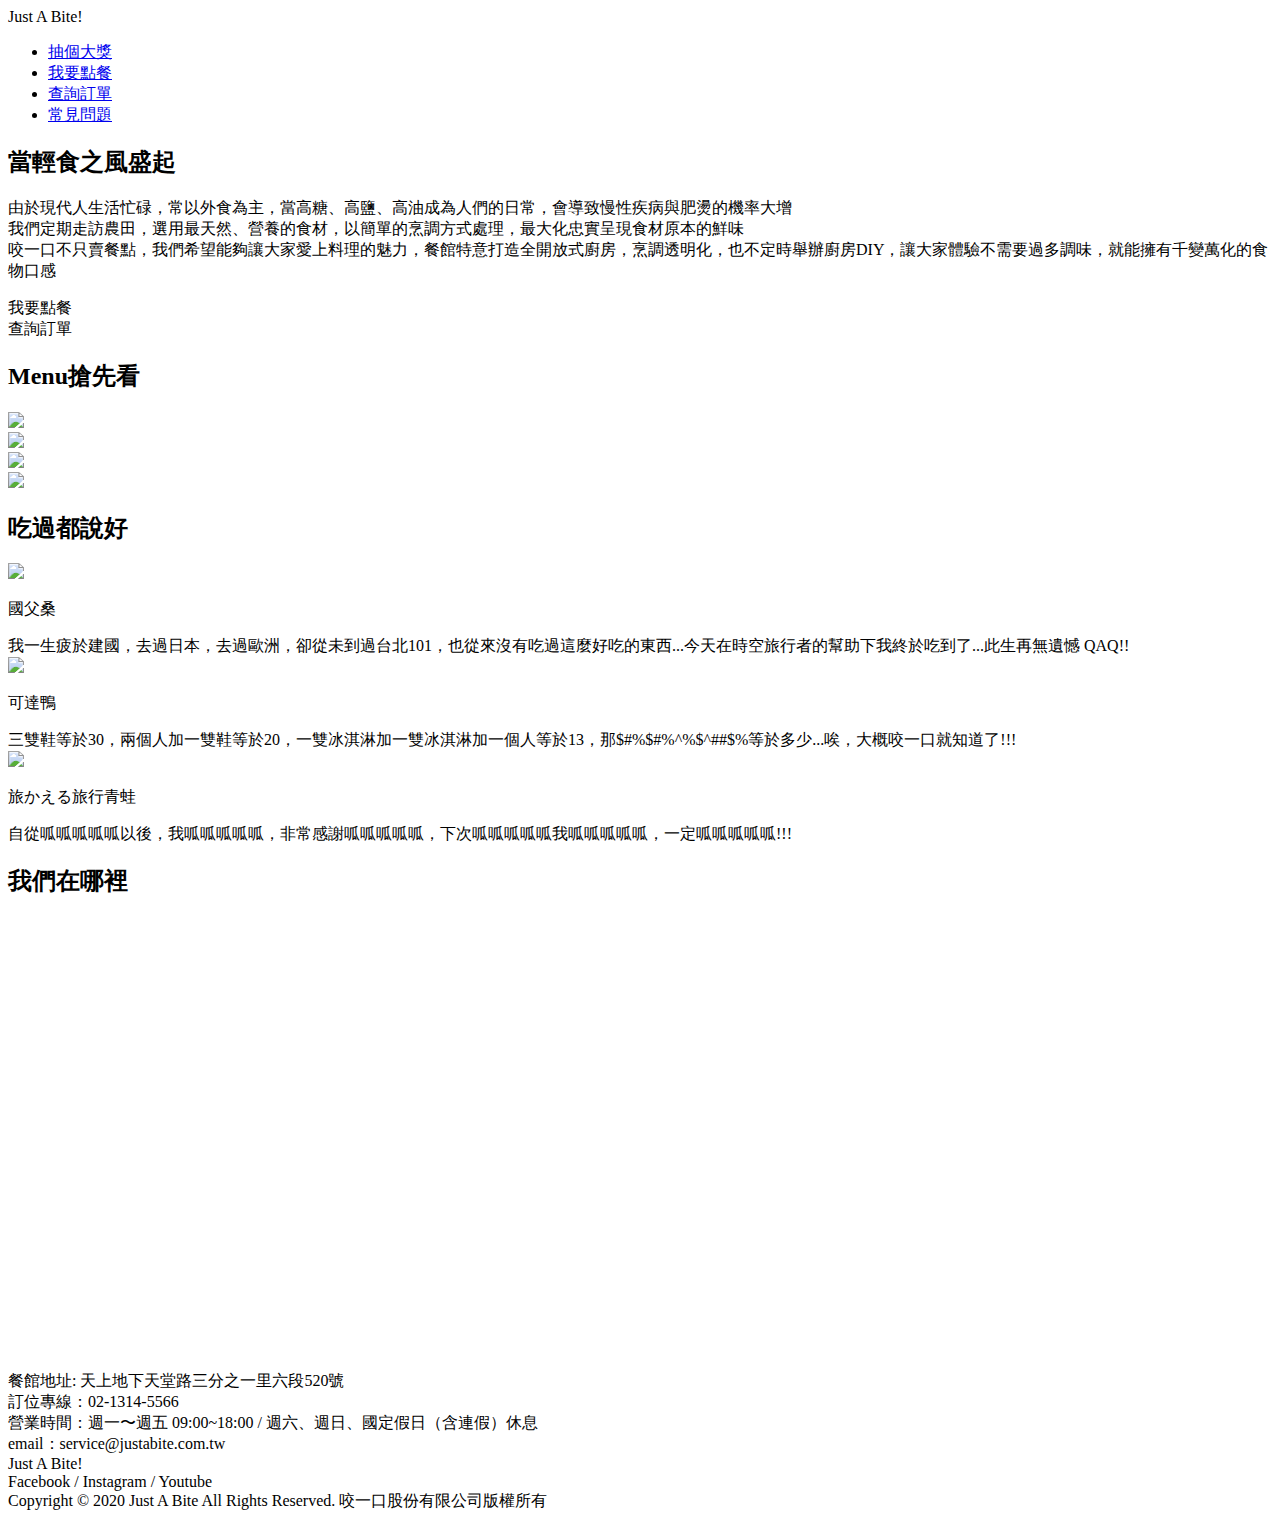
==== homeworks/week6/hw1/index.html @ a4bd097a "hw1" ====
<!DOCTYPE html>

<html>
<head>
  <meta charset="utf-8">

  <title>餐廳官網</title>
  <meta name="viewport" content="width=device-width, initial-scale=1.0" />
  <link rel="stylesheet" href="https://necolas.github.io/normalize.css/latest/normalize.css" />
  <link rel="stylesheet" href="./style.css" />
</head>

<body>
	<nav class="navbar">
    <div class="wrapper">
	  	<div class="navbar__site-name">
		  	Just A Bite!
		  </div>
	  	<ul class="navbar__list">
	  		<li class="active"><a href="#">抽個大獎</a></li>
	  		<li><a href="#">我要點餐</a></li>
	  		<li><a href="#">查詢訂單</a></li>
	  		<li><a href="#">常見問題</a></li>
	  	</ul>
    </div>
	</nav>
  <section class="banner">
  </section>
  <div class="wrapper">
    <section class="section">
      <h2 class="section__title">
        當輕食之風盛起
      </h2>
      <p class="section__desc">
        由於現代人生活忙碌，常以外食為主，當高糖、高鹽、高油成為人們的日常，會導致慢性疾病與肥燙的機率大增
        <br>
        我們定期走訪農田，選用最天然、營養的食材，以簡單的烹調方式處理，最大化忠實呈現食材原本的鮮味
        <br>
        咬一口不只賣餐點，我們希望能夠讓大家愛上料理的魅力，餐館特意打造全開放式廚房，烹調透明化，也不定時舉辦廚房DIY，讓大家體驗不需要過多調味，就能擁有千變萬化的食物口感
      </p>
      <div class="buttons">
        <div class="button btn-order">
          我要點餐
        </div>
        <div class="button btn-query">
          查詢訂單
        </div>
      </div>
    </section>
  </div>
  <section class="section">
    <h2 class="section__title">
      Menu搶先看
    </h2>
    <div class="section__images">
      <div><img src="../pic1.png" /></div>
      <div><img src="../pic2.png" /></div>
      <div><img src="../pic1.png" /></div>
      <div><img src="../pic2.png" /></div>
    </div>      
  </secion>
  <div class="wrapper">
    <section class="section">
      <h2 class="section__title">
        吃過都說好
      </h2>
      <div class="section__comments">
        <div class="comment">
          <div class="comment__author">
            <div class="comment__avatar">
              <div><img src="../p-1.png" /></div>               
            </div>
            <p>國父桑</p>
          </div>
          <div class="comment__content">
            我一生疲於建國，去過日本，去過歐洲，卻從未到過台北101，也從來沒有吃過這麼好吃的東西...今天在時空旅行者的幫助下我終於吃到了...此生再無遺憾 QAQ!!
          </div>
        </div>
        <div class="comment">
          <div class="comment__author">
            <div class="comment__avatar">
              <div><img src="../p-2.png" /></div>               
            </div>
            <p>可達鴨</p>
          </div>
          <div class="comment__content">
            三雙鞋等於30，兩個人加一雙鞋等於20，一雙冰淇淋加一雙冰淇淋加一個人等於13，那$#%$#%^%$^##$%等於多少...唉，大概咬一口就知道了!!!
          </div>
        </div>
        <div class="comment">
          <div class="comment__author">
            <div class="comment__avatar">
              <div><img src="../p-3.png" /></div>               
            </div>
            <p>旅かえる旅行青蛙</p>
          </div>
          <div class="comment__content">
            自從呱呱呱呱呱以後，我呱呱呱呱呱，非常感謝呱呱呱呱呱，下次呱呱呱呱呱我呱呱呱呱呱，一定呱呱呱呱呱!!!
          </div>
        </div>
      </div>        
    </section>
  </div> 
  <div class="wrapper">
    <section class="section">
      <h2 class="section__title">
        我們在哪裡
      </h2>
      <iframe src="https://www.google.com/maps/embed?pb=!1m18!1m12!1m3!1d231391.88682762717!2d121.36594994758134!3d25.017160452582996!2m3!1f0!2f0!3f0!3m2!1i1024!2i768!4f13.1!3m3!1m2!1s0x3442ac72bce20a99%3A0x3f6a35cedd0ac2e0!2z5Y-w5YyX!5e0!3m2!1szh-TW!2stw!4v1621750568554!5m2!1szh-TW!2stw" width="100%" height="450" style="border:0;" allowfullscreen="" loading="lazy"></iframe>        
    </section>
  </div>
  <footer>
    <div class="footer__top">
      <div class="wrapper">
        <div class="footer__info">
          <div>餐館地址: 天上地下天堂路三分之一里六段520號</div>
          <div>訂位專線：02-1314-5566</div>
          <div>營業時間：週一〜週五 09:00~18:00 / 週六、週日、國定假日（含連假）休息</div>
          <div>email：service@justabite.com.tw</div>
        </div>
        <div>
          <div class="footer__site">Just A Bite!</div>
          <div>Facebook / Instagram / Youtube</div>
        </div>
      </div>
    </div>
    <div class="footer__bottom">
      Copyright © 2020 Just A Bite All Rights Reserved. 咬一口股份有限公司版權所有
    </div>
  </footer> 
</body>
</html>
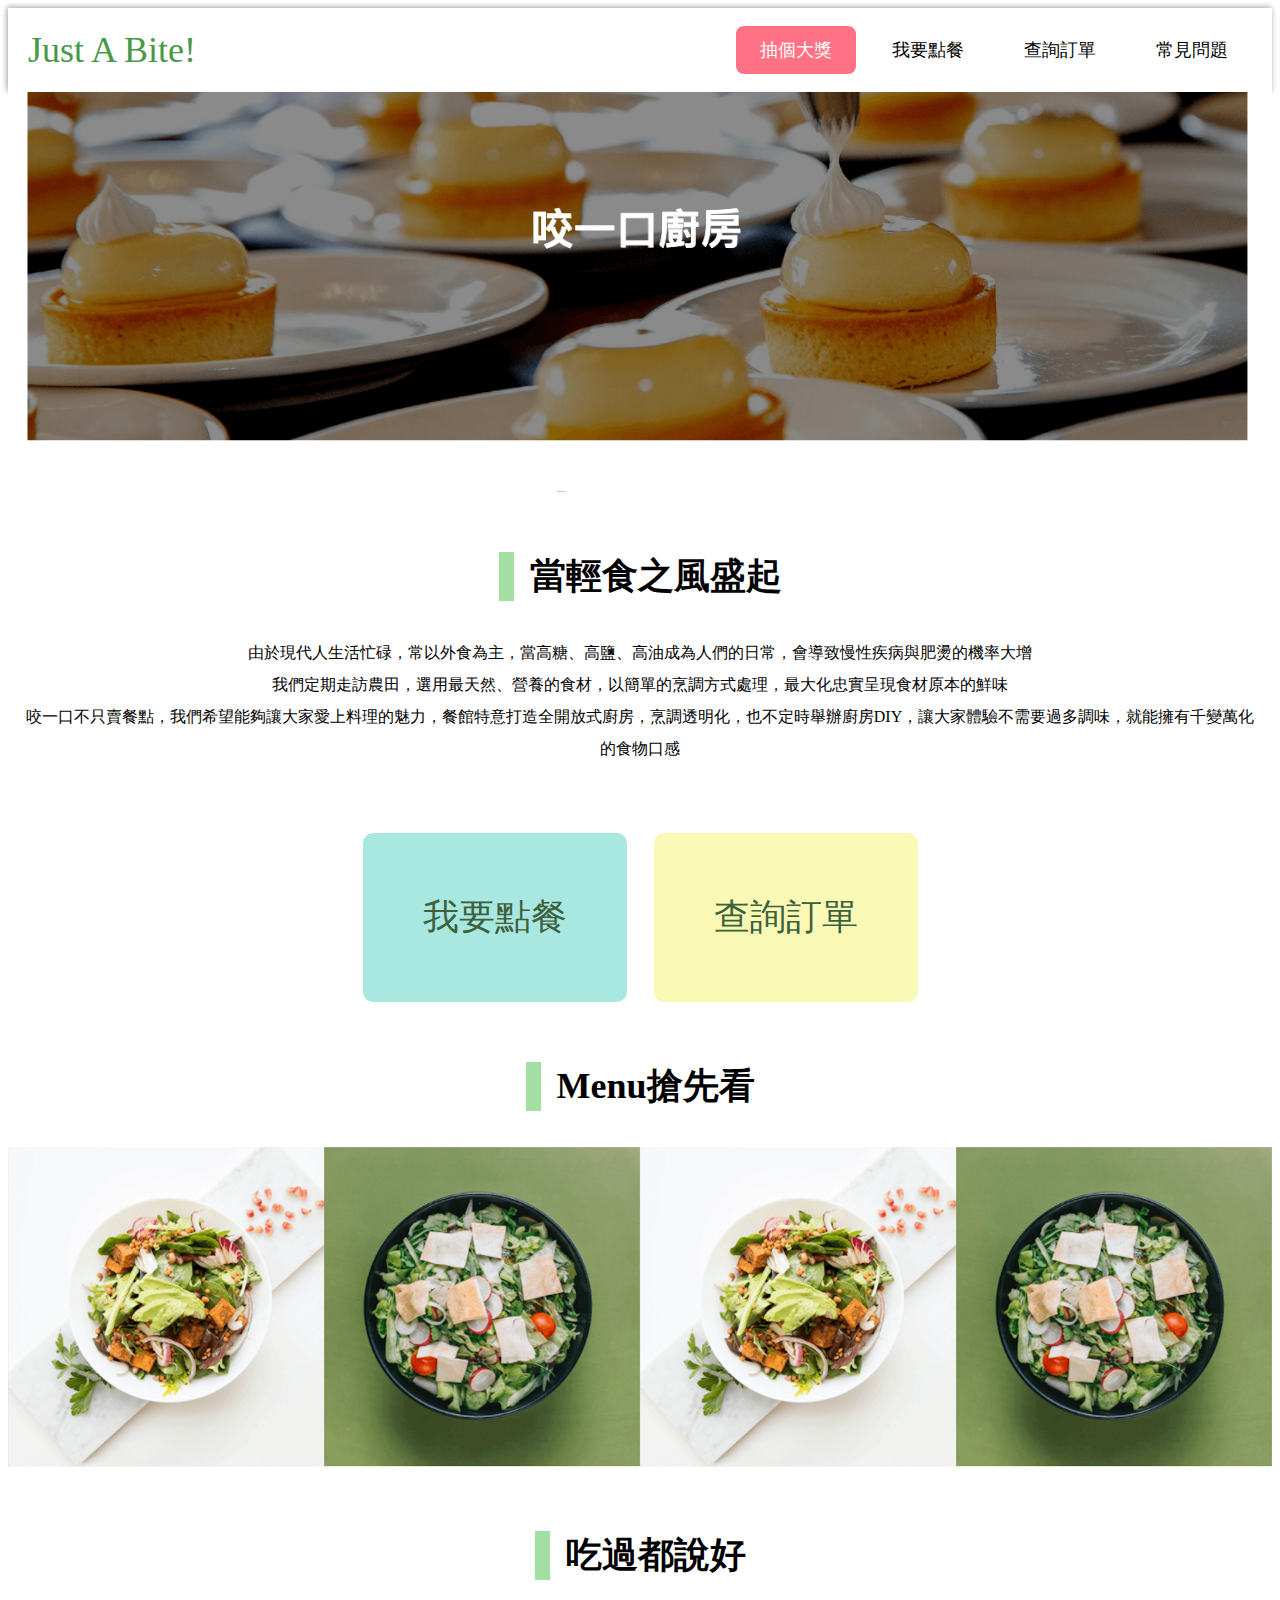
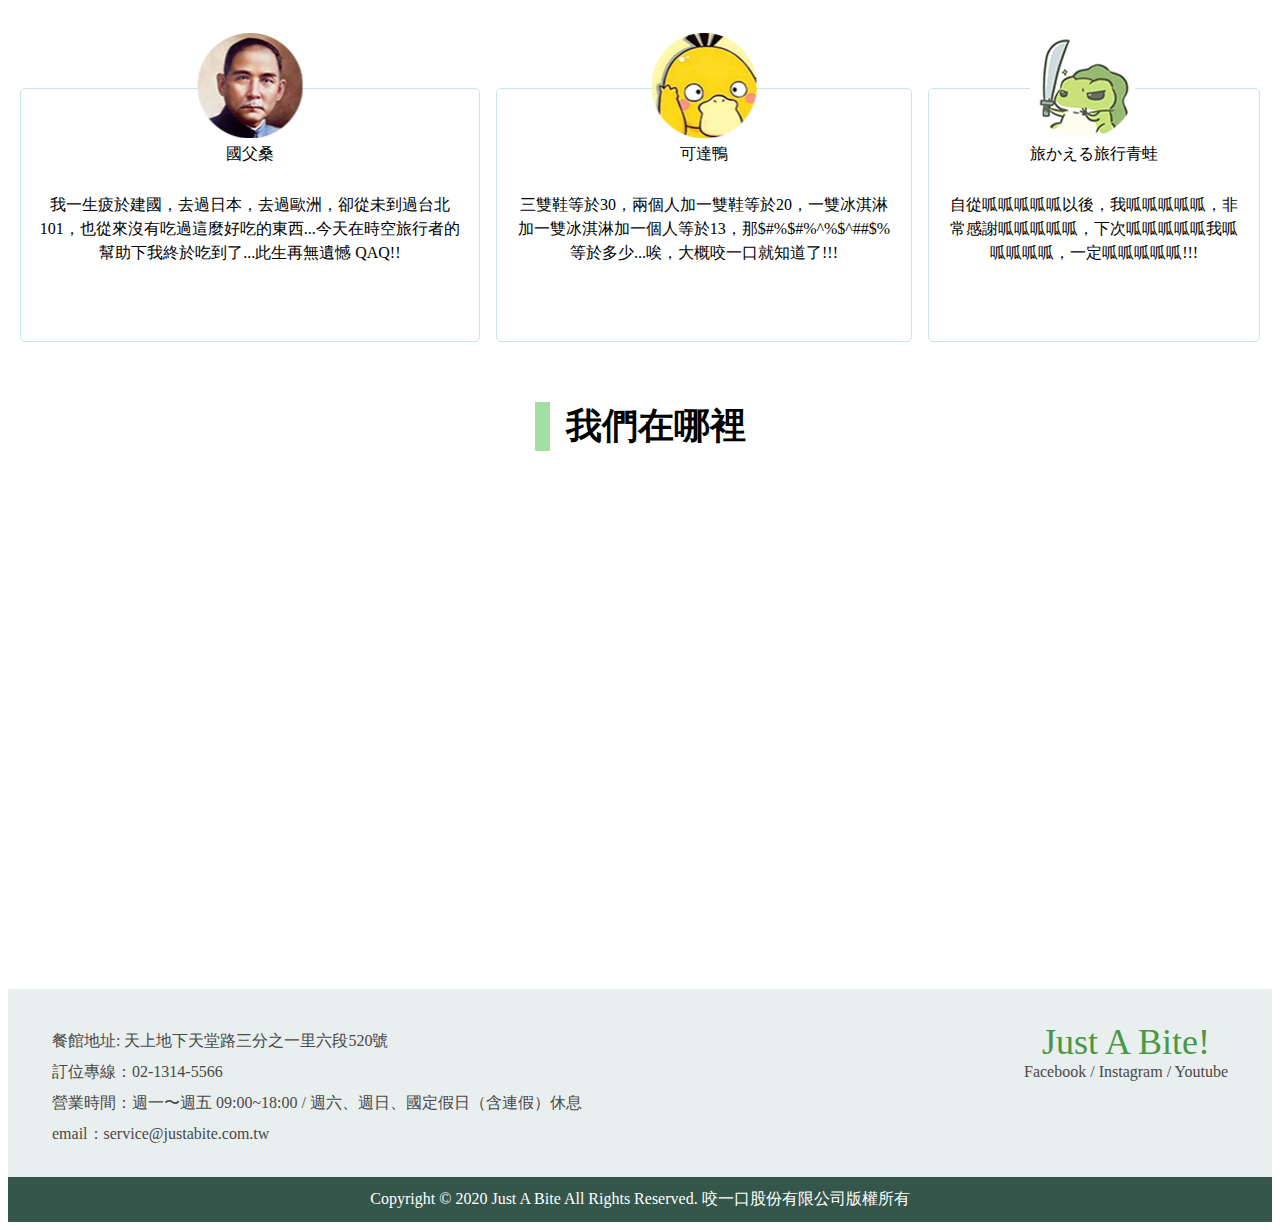
==== commit 542ae913: "hw1" ====
--- a/homeworks/week6/hw1/index.html
+++ b/homeworks/week6/hw1/index.html
@@ -1,132 +1,132 @@
 <!DOCTYPE html>
 
-<html>
-<head>
-  <meta charset="utf-8">
+ <html>
+ <head>
+   <meta charset="utf-8">
 
-  <title>餐廳官網</title>
-  <meta name="viewport" content="width=device-width, initial-scale=1.0" />
-  <link rel="stylesheet" href="https://necolas.github.io/normalize.css/latest/normalize.css" />
-  <link rel="stylesheet" href="./style.css" />
-</head>
+   <title>餐廳官網</title>
+   <meta name="viewport" content="width=device-width, initial-scale=1.0" />
+   <link rel="stylesheet" href="https://necolas.github.io/normalize.css/latest/normalize.css" />
+   <link rel="stylesheet" href="./style.css" />
+ </head>
 
-<body>
-	<nav class="navbar">
-    <div class="wrapper">
-	  	<div class="navbar__site-name">
-		  	Just A Bite!
-		  </div>
-	  	<ul class="navbar__list">
-	  		<li class="active"><a href="#">抽個大獎</a></li>
-	  		<li><a href="#">我要點餐</a></li>
-	  		<li><a href="#">查詢訂單</a></li>
-	  		<li><a href="#">常見問題</a></li>
-	  	</ul>
-    </div>
-	</nav>
-  <section class="banner">
-  </section>
-  <div class="wrapper">
-    <section class="section">
-      <h2 class="section__title">
-        當輕食之風盛起
-      </h2>
-      <p class="section__desc">
-        由於現代人生活忙碌，常以外食為主，當高糖、高鹽、高油成為人們的日常，會導致慢性疾病與肥燙的機率大增
-        <br>
-        我們定期走訪農田，選用最天然、營養的食材，以簡單的烹調方式處理，最大化忠實呈現食材原本的鮮味
-        <br>
-        咬一口不只賣餐點，我們希望能夠讓大家愛上料理的魅力，餐館特意打造全開放式廚房，烹調透明化，也不定時舉辦廚房DIY，讓大家體驗不需要過多調味，就能擁有千變萬化的食物口感
-      </p>
-      <div class="buttons">
-        <div class="button btn-order">
-          我要點餐
-        </div>
-        <div class="button btn-query">
-          查詢訂單
-        </div>
-      </div>
-    </section>
-  </div>
-  <section class="section">
-    <h2 class="section__title">
-      Menu搶先看
-    </h2>
-    <div class="section__images">
-      <div><img src="../pic1.png" /></div>
-      <div><img src="../pic2.png" /></div>
-      <div><img src="../pic1.png" /></div>
-      <div><img src="../pic2.png" /></div>
-    </div>      
-  </secion>
-  <div class="wrapper">
-    <section class="section">
-      <h2 class="section__title">
-        吃過都說好
-      </h2>
-      <div class="section__comments">
-        <div class="comment">
-          <div class="comment__author">
-            <div class="comment__avatar">
-              <div><img src="../p-1.png" /></div>               
-            </div>
-            <p>國父桑</p>
-          </div>
-          <div class="comment__content">
-            我一生疲於建國，去過日本，去過歐洲，卻從未到過台北101，也從來沒有吃過這麼好吃的東西...今天在時空旅行者的幫助下我終於吃到了...此生再無遺憾 QAQ!!
-          </div>
-        </div>
-        <div class="comment">
-          <div class="comment__author">
-            <div class="comment__avatar">
-              <div><img src="../p-2.png" /></div>               
-            </div>
-            <p>可達鴨</p>
-          </div>
-          <div class="comment__content">
-            三雙鞋等於30，兩個人加一雙鞋等於20，一雙冰淇淋加一雙冰淇淋加一個人等於13，那$#%$#%^%$^##$%等於多少...唉，大概咬一口就知道了!!!
-          </div>
-        </div>
-        <div class="comment">
-          <div class="comment__author">
-            <div class="comment__avatar">
-              <div><img src="../p-3.png" /></div>               
-            </div>
-            <p>旅かえる旅行青蛙</p>
-          </div>
-          <div class="comment__content">
-            自從呱呱呱呱呱以後，我呱呱呱呱呱，非常感謝呱呱呱呱呱，下次呱呱呱呱呱我呱呱呱呱呱，一定呱呱呱呱呱!!!
-          </div>
-        </div>
-      </div>        
-    </section>
-  </div> 
-  <div class="wrapper">
-    <section class="section">
-      <h2 class="section__title">
-        我們在哪裡
-      </h2>
-      <iframe src="https://www.google.com/maps/embed?pb=!1m18!1m12!1m3!1d231391.88682762717!2d121.36594994758134!3d25.017160452582996!2m3!1f0!2f0!3f0!3m2!1i1024!2i768!4f13.1!3m3!1m2!1s0x3442ac72bce20a99%3A0x3f6a35cedd0ac2e0!2z5Y-w5YyX!5e0!3m2!1szh-TW!2stw!4v1621750568554!5m2!1szh-TW!2stw" width="100%" height="450" style="border:0;" allowfullscreen="" loading="lazy"></iframe>        
-    </section>
-  </div>
-  <footer>
-    <div class="footer__top">
-      <div class="wrapper">
-        <div class="footer__info">
-          <div>餐館地址: 天上地下天堂路三分之一里六段520號</div>
-          <div>訂位專線：02-1314-5566</div>
-          <div>營業時間：週一〜週五 09:00~18:00 / 週六、週日、國定假日（含連假）休息</div>
-          <div>email：service@justabite.com.tw</div>
-        </div>
-        <div>
-          <div class="footer__site">Just A Bite!</div>
-          <div>Facebook / Instagram / Youtube</div>
-        </div>
-      </div>
-    </div>
-    <div class="footer__bottom">
-      Copyright © 2020 Just A Bite All Rights Reserved. 咬一口股份有限公司版權所有
-    </div>
-  </footer> 
-</body>
-</html>+ <body>
+ 	<nav class="navbar">
+     <div class="wrapper">
+ 	  	<div class="navbar__site-name">
+ 		  	Just A Bite!
+ 		  </div>
+ 	  	<ul class="navbar__list">
+ 	  		<li class="active"><a href="#">抽個大獎</a></li>
+ 	  		<li><a href="#">我要點餐</a></li>
+ 	  		<li><a href="#">查詢訂單</a></li>
+ 	  		<li><a href="#">常見問題</a></li>
+ 	  	</ul>
+     </div>
+ 	</nav>
+   <section class="banner">
+   </section>
+   <div class="wrapper">
+     <section class="section">
+       <h2 class="section__title">
+         當輕食之風盛起
+       </h2>
+       <p class="section__desc">
+         由於現代人生活忙碌，常以外食為主，當高糖、高鹽、高油成為人們的日常，會導致慢性疾病與肥燙的機率大增
+         <br>
+         我們定期走訪農田，選用最天然、營養的食材，以簡單的烹調方式處理，最大化忠實呈現食材原本的鮮味
+         <br>
+         咬一口不只賣餐點，我們希望能夠讓大家愛上料理的魅力，餐館特意打造全開放式廚房，烹調透明化，也不定時舉辦廚房DIY，讓大家體驗不需要過多調味，就能擁有千變萬化的食物口感
+       </p>
+       <div class="buttons">
+         <div class="button btn-order">
+           我要點餐
+         </div>
+         <div class="button btn-query">
+           查詢訂單
+         </div>
+       </div>
+     </section>
+   </div>
+   <section class="section">
+     <h2 class="section__title">
+       Menu搶先看
+     </h2>
+     <div class="section__images">
+       <div><img src="../pic1.png" /></div>
+       <div><img src="../pic2.png" /></div>
+       <div><img src="../pic1.png" /></div>
+       <div><img src="../pic2.png" /></div>
+     </div>      
+   </secion>
+   <div class="wrapper">
+     <section class="section">
+       <h2 class="section__title">
+         吃過都說好
+       </h2>
+       <div class="section__comments">
+         <div class="comment">
+           <div class="comment__author">
+             <div class="comment__avatar">
+               <div><img src="../p-1.png" /></div>               
+             </div>
+             <p>國父桑</p>
+           </div>
+           <div class="comment__content">
+             我一生疲於建國，去過日本，去過歐洲，卻從未到過台北101，也從來沒有吃過這麼好吃的東西...今天在時空旅行者的幫助下我終於吃到了...此生再無遺憾 QAQ!!
+           </div>
+         </div>
+         <div class="comment">
+           <div class="comment__author">
+             <div class="comment__avatar">
+               <div><img src="../p-2.png" /></div>               
+             </div>
+             <p>可達鴨</p>
+           </div>
+           <div class="comment__content">
+             三雙鞋等於30，兩個人加一雙鞋等於20，一雙冰淇淋加一雙冰淇淋加一個人等於13，那$#%$#%^%$^##$%等於多少...唉，大概咬一口就知道了!!!
+           </div>
+         </div>
+         <div class="comment">
+           <div class="comment__author">
+             <div class="comment__avatar">
+               <div><img src="../p-3.png" /></div>               
+             </div>
+             <p>旅かえる旅行青蛙</p>
+           </div>
+           <div class="comment__content">
+             自從呱呱呱呱呱以後，我呱呱呱呱呱，非常感謝呱呱呱呱呱，下次呱呱呱呱呱我呱呱呱呱呱，一定呱呱呱呱呱!!!
+           </div>
+         </div>
+       </div>        
+     </section>
+   </div> 
+   <div class="wrapper">
+     <section class="section">
+       <h2 class="section__title">
+         我們在哪裡
+       </h2>
+       <iframe src="https://www.google.com/maps/embed?pb=!1m18!1m12!1m3!1d231391.88682762717!2d121.36594994758134!3d25.017160452582996!2m3!1f0!2f0!3f0!3m2!1i1024!2i768!4f13.1!3m3!1m2!1s0x3442ac72bce20a99%3A0x3f6a35cedd0ac2e0!2z5Y-w5YyX!5e0!3m2!1szh-TW!2stw!4v1621750568554!5m2!1szh-TW!2stw" width="100%" height="450" style="border:0;" allowfullscreen="" loading="lazy"></iframe>        
+     </section>
+   </div>
+   <footer>
+     <div class="footer__top">
+       <div class="wrapper">
+         <div class="footer__info">
+           <div>餐館地址: 天上地下天堂路三分之一里六段520號</div>
+           <div>訂位專線：02-1314-5566</div>
+           <div>營業時間：週一〜週五 09:00~18:00 / 週六、週日、國定假日（含連假）休息</div>
+           <div>email：service@justabite.com.tw</div>
+         </div>
+         <div>
+           <div class="footer__site">Just A Bite!</div>
+           <div>Facebook / Instagram / Youtube</div>
+         </div>
+       </div>
+     </div>
+     <div class="footer__bottom">
+       Copyright © 2020 Just A Bite All Rights Reserved. 咬一口股份有限公司版權所有
+     </div>
+   </footer> 
+ </body>
+ </html> --- a/homeworks/week6/hw1/style.css
+++ b/homeworks/week6/hw1/style.css
@@ -0,0 +1,200 @@
+.navbar {
+  box-shadow: -1.4px -1.4px 6px 0 #97a2a0;
+ }
+.navbar .wrapper {
+  display:  flex;
+  justify-content: space-between;
+  align-items: center;
+  height:  84px;
+  background: white;
+  padding: 0px 20px;
+}     
+.navbar__site-name {
+	color: #489846;
+	font-size: 36px;
+}
+.navbar__list {
+	list-style: none;
+	margin: 0;
+	padding: 0;
+	display: flex;
+	font-size: 18px;
+}
+.navbar__list li{
+	margin-left: 12px;
+	border-radius: 8px;
+  transition: background 0.1s; 
+}
+.navbar__list li.active, .navbar__list li:hover {
+	background: #ff7286;
+}
+.navbar__list li a{
+  display: block;
+	text-decoration: none;
+	color: black;
+  padding: 12px 24px; 
+}
+.navbar__list li.active a, .navbar__list li:hover a{
+	color: white;
+}
+.wrapper {
+  max-width: 1280px;
+  margin: 0 auto;
+  padding: 0px 12px;
+}
+.banner {
+  height: 400px;
+  background: url(../res1.png) center/cover no-repeat;
+}
+.section {
+  text-align: center;
+  margin-top: 60px;
+}
+.section__title {
+  display: inline-block;
+  font-size: 36px;
+  border-left: 15px solid #a3dea2;
+  padding-left: 16px;
+  margin-bottom: 36px;
+}
+.section__desc{
+  font-size: 16px;
+  line-height: 2em;
+  margin: 0px 0px 68px 0px;
+}
+.button {
+  padding: 60px 60px;
+  font-size:  36px;
+  color: #3e613d;
+  display: inline-block;
+  border-radius: 10px;
+  cursor: pointer;
+  transition: transform 0.1s;
+}
+.button:hover {
+  transform:  scale(1.1);
+}
+.btn-order {
+  background: #a8e8e1;
+}
+.btn-query {
+  background: #f9f9b5;
+  margin-left: 23px;
+}
+.section__images {
+  display: flex;
+}
+.section__images div{
+  width: 25%;
+}
+.section__images img{
+  width: 100%;
+}
+.footer__bottom {
+  background: #35564b;
+  padding: 12px 0px;
+  text-align: center;
+  color: white;
+  font-size: 16px;
+}
+.footer__top {
+  background: #e8efee;
+  padding: 32px;
+  color: #484848;
+}
+.footer__top .wrapper {
+  display: flex;
+  justify-content: space-between;
+}
+.footer__site {
+  font-size: 36px;
+  color: #489846;
+}
+.footer__info div {
+  margin-top: 10px;
+  text-align: left;
+}
+.section__comments {
+  display: flex;
+  margin-top: 72px;
+}
+.comment {
+  border-radius: 5px;
+  box-shadow: -1.4px -1.4px 4px 0 var(--light-blue-grey);
+  border: solid 1px #c7e5ec;
+  height: 220px;
+  padding: 16px;
+  position: relative;
+}
+.comment + .comment {
+  margin-left: 16px;
+}
+.comment__avatar {
+  width: 105px;
+  height: 105px;
+}
+.comment__avatar img {
+  width: 100%;
+  height: 100%;
+}
+.comment__author {
+  display: inline-block;
+  position: absolute;
+  top: 18px;
+  left: 50%;
+  transform: translate(-50% ,-50%)
+}
+.comment__content {
+  position: relative;
+  top: 40%;
+  line-height: 1.5em;
+}
+.comment__author p {
+  margin-top: 6px;
+}     
+footer {
+  margin-top: 48px;
+}
+h2 {
+  margin: 0;
+}
+
+@media(max-width: 768px) {
+  .navbar .wrapper {
+    height: 120px;
+    flex-direction:  column;
+    justify-content: space-between;
+    padding: 0px;
+  }
+  .navbar__list {
+    display: flex;
+    width: 100%;
+  }
+  .navbar__list li{
+    flex: 1;
+    margin-left: 0;
+    border-radius: 0;
+    text-align: center;
+  }
+  .navbar__site-name {
+    margin-top: 10px;
+  }
+.btn-query {
+  background: #f9f9b5;
+  margin-left: 0;
+  margin-top: 16px;
+}
+.section__images {
+  flex-direction: column;
+}
+.section__images div {
+  width: 100%;
+}
+.section__comments {
+  flex-direction: column;
+}
+.comment + .comment {
+  margin-left: 0px;
+  margin-top: 82px;
+}            
+}